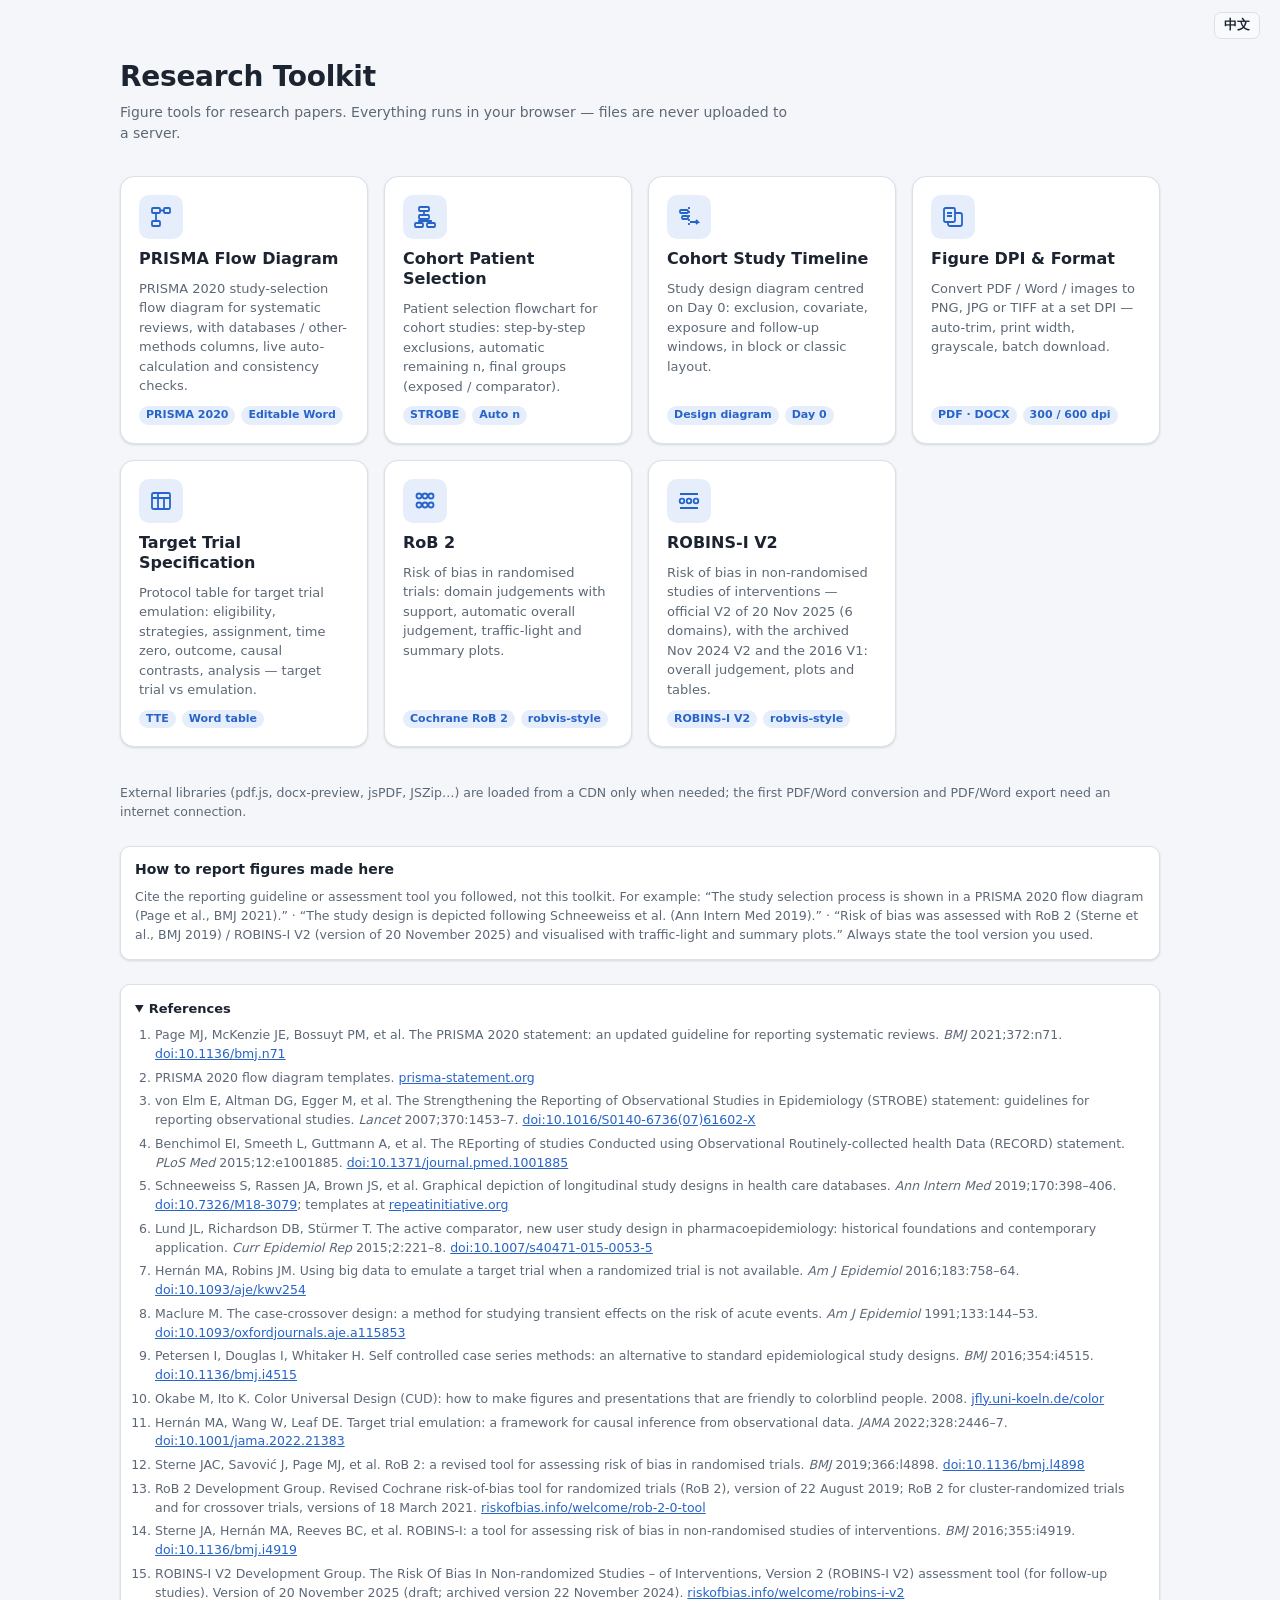
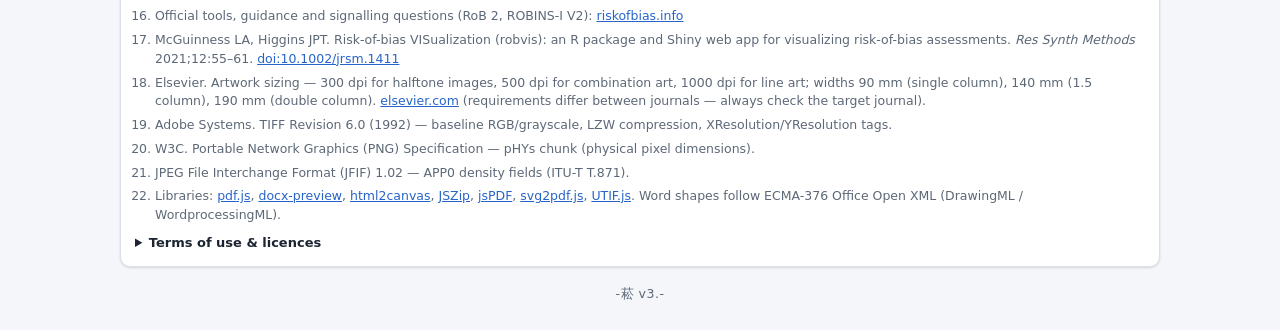
==== index.html @ e9b3aa62 "Research Toolkit: PRISMA, cohort flow, timeline, figure converter, TTE table, RoB 2, ROBINS-I V2 Co-" ====
<!doctype html>
<html lang="zh-Hant">
<head>
<meta charset="utf-8">
<meta name="viewport" content="width=device-width, initial-scale=1">
<title>Research Toolkit</title>
<link rel="stylesheet" href="shared/style.css">
<style>
  .topbar { justify-content: flex-end; background: transparent; border-bottom: 0; position: static; }
  .hero { max-width: 1080px; margin: 0 auto; padding: 8px 20px 8px; }
  .hero h1 { font-size: 28px; font-weight: 700; letter-spacing: -.01em; }
  .hero p { color: var(--muted); margin: 8px 0 0; max-width: 680px; }
  .tools { max-width: 1080px; margin: 0 auto; padding: 24px 20px 24px; display: grid; grid-template-columns: repeat(auto-fill, minmax(240px, 1fr)); gap: 16px; }
  .tile {
    display: flex; flex-direction: column; gap: 10px; text-decoration: none; color: var(--text);
    background: var(--panel); border: 1px solid var(--border); border-radius: 14px; padding: 18px;
    box-shadow: var(--shadow); transition: border-color .15s, transform .15s;
  }
  .tile:hover { border-color: var(--accent); transform: translateY(-2px); }
  .tile .ico { width: 44px; height: 44px; border-radius: 10px; background: var(--accent-weak); color: var(--accent); display: grid; place-items: center; }
  .tile h2 { font-size: 16px; font-weight: 650; }
  .tile p { margin: 0; color: var(--muted); font-size: 13px; }
  .tile .tags { display: flex; gap: 6px; flex-wrap: wrap; margin-top: auto; }
  .below { max-width: 1080px; margin: 0 auto; padding: 0 20px; display: flex; flex-direction: column; gap: 12px; }
  .note { color: var(--muted); font-size: 12.5px; }
</style>
</head>
<body>
<header class="topbar"></header>
<section class="hero">
  <h1>Research Toolkit</h1>
  <p data-en="Figure tools for research papers. Everything runs in your browser — files are never uploaded to a server.">研究論文圖表小工具。所有處理都在你的瀏覽器中完成，檔案不會上傳到任何伺服器。</p>
</section>

<main class="tools">
  <a class="tile" href="prismaflow/index.html">
    <div class="ico"><svg width="24" height="24" viewBox="0 0 24 24" fill="none" stroke="currentColor" stroke-width="1.8"><rect x="3" y="3" width="8" height="5" rx="1"/><rect x="3" y="16" width="8" height="5" rx="1"/><rect x="15" y="3" width="6" height="5" rx="1"/><path d="M7 8v8M11 5.5h4"/></svg></div>
    <h2>PRISMA Flow Diagram</h2>
    <p data-en="PRISMA 2020 study-selection flow diagram for systematic reviews, with databases / other-methods columns, live auto-calculation and consistency checks.">依 PRISMA 2020 範本產生系統性回顧的文獻篩選流程圖，支援資料庫／其他來源雙欄、即時自動推算與數字檢查。</p>
    <div class="tags"><span class="pill">PRISMA 2020</span><span class="pill" data-en="Editable Word">可編輯 Word</span></div>
  </a>
  <a class="tile" href="cohortflow/index.html">
    <div class="ico"><svg width="24" height="24" viewBox="0 0 24 24" fill="none" stroke="currentColor" stroke-width="1.8"><rect x="6" y="2" width="10" height="4" rx="1"/><rect x="6" y="10" width="10" height="4" rx="1"/><rect x="2" y="18" width="8" height="4" rx="1"/><rect x="14" y="18" width="8" height="4" rx="1"/><path d="M11 6v4M11 14v2H6v2M11 16h7v2"/></svg></div>
    <h2>Cohort Patient Selection</h2>
    <p data-en="Patient selection flowchart for cohort studies: step-by-step exclusions, automatic remaining n, final groups (exposed / comparator).">世代研究病人選取流程圖：逐步排除條件、自動計算剩餘人數，最後分組（暴露／對照）。</p>
    <div class="tags"><span class="pill">STROBE</span><span class="pill" data-en="Auto n">自動計算 n</span></div>
  </a>
  <a class="tile" href="timeline/index.html">
    <div class="ico"><svg width="24" height="24" viewBox="0 0 24 24" fill="none" stroke="currentColor" stroke-width="1.8"><path d="M12 2v20" stroke-dasharray="2 2"/><rect x="3" y="5" width="8" height="3" rx="1"/><rect x="5" y="11" width="6" height="3" rx="1"/><path d="M13 17h8l-2-2M21 17l-2 2"/></svg></div>
    <h2>Cohort Study Timeline</h2>
    <p data-en="Study design diagram centred on Day 0: exclusion, covariate, exposure and follow-up windows, in block or classic layout.">研究設計時間軸（study design diagram）：以 Day 0 為中心標示排除、共變項、暴露評估與追蹤期間，區塊式或經典版面。</p>
    <div class="tags"><span class="pill">Design diagram</span><span class="pill">Day 0</span></div>
  </a>
  <a class="tile" href="figureconvert/index.html">
    <div class="ico"><svg width="24" height="24" viewBox="0 0 24 24" fill="none" stroke="currentColor" stroke-width="1.8"><rect x="3" y="3" width="11" height="14" rx="1.5"/><path d="M14 8h5a2 2 0 0 1 2 2v9a2 2 0 0 1-2 2H9a2 2 0 0 1-2-2v-2"/><path d="M6 8h5M6 11h5"/></svg></div>
    <h2>Figure DPI &amp; Format</h2>
    <p data-en="Convert PDF / Word / images to PNG, JPG or TIFF at a set DPI — auto-trim, print width, grayscale, batch download.">PDF / Word / 圖片轉成指定 DPI 的 PNG、JPG、TIFF，可自動裁白邊、指定列印寬度、灰階、批次下載。</p>
    <div class="tags"><span class="pill">PDF · DOCX</span><span class="pill">300 / 600 dpi</span></div>
  </a>
  <a class="tile" href="tte/index.html">
    <div class="ico"><svg width="24" height="24" viewBox="0 0 24 24" fill="none" stroke="currentColor" stroke-width="1.8"><rect x="3" y="4" width="18" height="16" rx="1.5"/><path d="M3 9h18M9 4v16M15 9v11"/></svg></div>
    <h2>Target Trial Specification</h2>
    <p data-en="Protocol table for target trial emulation: eligibility, strategies, assignment, time zero, outcome, causal contrasts, analysis — target trial vs emulation.">目標試驗模擬規格表：eligibility、treatment strategies、assignment、time zero、outcome、causal contrast、analysis，並列 target trial 與模擬方式。</p>
    <div class="tags"><span class="pill">TTE</span><span class="pill" data-en="Word table">Word 表格</span></div>
  </a>
  <a class="tile" href="rob2/index.html">
    <div class="ico"><svg width="24" height="24" viewBox="0 0 24 24" fill="none" stroke="currentColor" stroke-width="1.8"><circle cx="6" cy="7" r="2.5"/><circle cx="12" cy="7" r="2.5"/><circle cx="18" cy="7" r="2.5"/><circle cx="6" cy="16" r="2.5"/><circle cx="12" cy="16" r="2.5"/><circle cx="18" cy="16" r="2.5"/></svg></div>
    <h2>RoB 2</h2>
    <p data-en="Risk of bias in randomised trials: domain judgements with support, automatic overall judgement, traffic-light and summary plots.">隨機對照試驗偏誤風險：各 domain 判斷與理由、自動整體判斷、紅綠燈圖與摘要長條圖。</p>
    <div class="tags"><span class="pill">Cochrane RoB 2</span><span class="pill">robvis-style</span></div>
  </a>
  <a class="tile" href="robinsi/index.html">
    <div class="ico"><svg width="24" height="24" viewBox="0 0 24 24" fill="none" stroke="currentColor" stroke-width="1.8"><circle cx="5" cy="12" r="2.3"/><circle cx="12" cy="12" r="2.3"/><circle cx="19" cy="12" r="2.3"/><path d="M3 5h18M3 19h18"/></svg></div>
    <h2>ROBINS-I V2</h2>
    <p data-en="Risk of bias in non-randomised studies of interventions — official V2 of 20 Nov 2025 (6 domains), with the archived Nov 2024 V2 and the 2016 V1: overall judgement, plots and tables.">非隨機介入研究偏誤風險：官方 V2（2025-11-20，6 個 domain），另可切換 2024 封存版 V2 與 2016 V1；整體判斷、圖表與表格。</p>
    <div class="tags"><span class="pill">ROBINS-I V2</span><span class="pill">robvis-style</span></div>
  </a>
</main>

<div class="below">
  <p class="note" data-en="External libraries (pdf.js, docx-preview, jsPDF, JSZip…) are loaded from a CDN only when needed; the first PDF/Word conversion and PDF/Word export need an internet connection.">外部函式庫（pdf.js、docx-preview、jsPDF、JSZip 等）僅在需要時從 CDN 載入，首次使用 PDF / Word 轉檔與 PDF / Word 匯出需要網路連線。</p>
  <div class="card">
    <h2 data-en="How to report figures made here">在論文中如何註明</h2>
    <p class="hint" style="margin:0" data-en="Cite the reporting guideline or assessment tool you followed, not this toolkit. For example: “The study selection process is shown in a PRISMA 2020 flow diagram (Page et al., BMJ 2021).” · “The study design is depicted following Schneeweiss et al. (Ann Intern Med 2019).” · “Risk of bias was assessed with RoB 2 (Sterne et al., BMJ 2019) / ROBINS-I V2 (version of 20 November 2025) and visualised with traffic-light and summary plots.” Always state the tool version you used.">請引用你所依循的報告指引或評估工具，而不是這個工具組。例如：「文獻篩選流程以 PRISMA 2020 流程圖呈現（Page et al., BMJ 2021）」、「研究設計依 Schneeweiss 等人（Ann Intern Med 2019）的設計圖架構繪製」、「偏誤風險以 RoB 2（Sterne et al., BMJ 2019）／ROBINS-I V2（2025 年 11 月 20 日版）評估，並以紅綠燈圖與摘要圖呈現」。請務必寫明使用的工具版本。</p>
  </div>
  <div class="card" id="refs"></div>
</div>

<script src="shared/common.js"></script>
<script>
document.getElementById('refs').innerHTML = RT.refsHTML([
  RT.REFS.prisma, RT.REFS.prismaFlow, RT.REFS.strobe, RT.REFS.record, RT.REFS.schneeweiss, RT.REFS.acnu, RT.REFS.tte, RT.REFS.cco, RT.REFS.sccs, RT.REFS.okabe,
  RT.REFS.tteJama, RT.REFS.rob2, RT.REFS.rob2V, RT.REFS.robinsi, RT.REFS.robinsiV2, RT.REFS.riskofbias, RT.REFS.robvis,
  RT.REFS.artwork, RT.REFS.tiff, RT.REFS.png, RT.REFS.jfif, RT.REFS.libs,
], [RT.LICENSES.prisma, RT.LICENSES.rob]);
document.querySelector('#refs details').open = true;
</script>
</body>
</html>
---- shared/style.css ----
/* Research Toolkit — shared styles */
:root {
  --bg: #f4f6f9;
  --panel: #ffffff;
  --panel-2: #f8fafc;
  --text: #1b2430;
  --muted: #5d6877;
  --border: #dbe1e8;
  --accent: #2764c9;
  --accent-hover: #1f55ad;
  --accent-weak: #e7eefb;
  --danger: #c23b3b;
  --warn-bg: #fff7e6;
  --warn-text: #8a5a00;
  --ok-bg: #eaf7ef;
  --ok-text: #1f6b3d;
  --shadow: 0 1px 2px rgba(16, 24, 40, .06), 0 1px 3px rgba(16, 24, 40, .08);
  --radius: 10px;
  color-scheme: light;
}
@media (prefers-color-scheme: dark) {
  :root:not([data-theme="light"]) {
    --bg: #12161c;
    --panel: #1b2129;
    --panel-2: #222a33;
    --text: #e4e9ef;
    --muted: #9aa6b4;
    --border: #313b47;
    --accent: #6b9dff;
    --accent-hover: #8ab2ff;
    --accent-weak: #1f2d45;
    --danger: #ff7b7b;
    --warn-bg: #3a2e14;
    --warn-text: #f2c66d;
    --ok-bg: #173323;
    --ok-text: #86d9a5;
    --shadow: 0 1px 2px rgba(0, 0, 0, .4);
    color-scheme: dark;
  }
}
:root[data-theme="dark"] {
  --bg: #12161c; --panel: #1b2129; --panel-2: #222a33; --text: #e4e9ef; --muted: #9aa6b4;
  --border: #313b47; --accent: #6b9dff; --accent-hover: #8ab2ff; --accent-weak: #1f2d45;
  --danger: #ff7b7b; --warn-bg: #3a2e14; --warn-text: #f2c66d; --ok-bg: #173323; --ok-text: #86d9a5;
  --shadow: 0 1px 2px rgba(0, 0, 0, .4); color-scheme: dark;
}

* { box-sizing: border-box; }
[hidden] { display: none !important; }
html, body { margin: 0; }
body {
  background: var(--bg);
  color: var(--text);
  font: 14px/1.5 system-ui, -apple-system, "Segoe UI", "Microsoft JhengHei", "PingFang TC", "Noto Sans TC", sans-serif;
}
a { color: var(--accent); }
h1, h2, h3 { line-height: 1.25; margin: 0; }

/* Top bar */
.topbar {
  display: flex; align-items: center; gap: 14px; flex-wrap: wrap;
  padding: 12px 20px; background: var(--panel); border-bottom: 1px solid var(--border);
  position: sticky; top: 0; z-index: 20;
}
.topbar h1 { font-size: 17px; font-weight: 650; }
.topbar .sub { color: var(--muted); font-size: 13px; }
.topbar .back { text-decoration: none; font-size: 13px; padding: 5px 10px; border: 1px solid var(--border); border-radius: 999px; color: var(--muted); }
.topbar .back:hover { color: var(--accent); border-color: var(--accent); }
.topbar .spacer { flex: 1; }

/* Tool layout */
.tool {
  display: grid; grid-template-columns: minmax(340px, 460px) minmax(0, 1fr);
  gap: 16px; padding: 16px; max-width: 1800px; margin: 0 auto;
}
@media (max-width: 960px) { .tool { grid-template-columns: minmax(0, 1fr); padding: 12px 16px; } }
.preview-col { position: sticky; top: 70px; align-self: start; display: flex; flex-direction: column; gap: 12px; min-width: 0; }
@media (max-width: 960px) { .preview-col { position: static; } }

.card {
  background: var(--panel); border: 1px solid var(--border); border-radius: var(--radius);
  box-shadow: var(--shadow); padding: 14px;
}
.card > h2, .card > h3 { font-size: 14px; font-weight: 650; margin-bottom: 10px; display: flex; align-items: center; gap: 8px; }
.card + .card { margin-top: 12px; }
.hint { color: var(--muted); font-size: 12.5px; margin: 4px 0 8px; }

/* Paper preview (always white — this is the figure) */
.paper {
  background: #fff; border: 1px solid var(--border); border-radius: var(--radius);
  padding: 16px; overflow: auto; max-height: calc(100vh - 250px); min-height: 200px;
  display: flex; justify-content: center; align-items: flex-start;
}
.paper svg { max-width: 100%; height: auto; display: block; }
.paper.zoom-actual svg { max-width: none; }

/* Form controls */
label { display: block; }
.field { margin-bottom: 8px; }
.field > span, .lbl { display: block; font-size: 12.5px; color: var(--muted); margin-bottom: 3px; }
input[type="text"], input[type="number"], input:not([type]), select, textarea {
  width: 100%; font: inherit; color: var(--text); background: var(--panel-2);
  border: 1px solid var(--border); border-radius: 7px; padding: 6px 8px; min-width: 0;
}
textarea { resize: vertical; min-height: 34px; line-height: 1.4; }
input:focus, select:focus, textarea:focus { outline: 2px solid var(--accent); outline-offset: -1px; border-color: transparent; }
input[type="number"], input.n { text-align: right; font-variant-numeric: tabular-nums; }
code { font-size: .92em; background: var(--accent-weak); padding: 0 4px; border-radius: 4px; }
input[type="color"] { width: 36px; height: 30px; padding: 0 2px; border: 1px solid var(--border); border-radius: 6px; background: var(--panel-2); cursor: pointer; }
input::placeholder, textarea::placeholder { color: var(--muted); opacity: .75; }

.grid2 { display: grid; grid-template-columns: 1fr 1fr; gap: 8px; }
.grid3 { display: grid; grid-template-columns: 1fr 1fr 1fr; gap: 8px; }
.nrow { display: grid; grid-template-columns: minmax(0, 1fr) 110px; gap: 8px; align-items: center; margin-bottom: 6px; }
.nrow > span { font-size: 13px; }
.check { display: flex; align-items: center; gap: 7px; font-size: 13px; margin: 6px 0; cursor: pointer; }
.check input { margin: 0; }

/* Dynamic list rows */
.list-row { display: grid; grid-template-columns: minmax(0, 1fr) 96px 30px; gap: 6px; align-items: start; margin-bottom: 6px; }
.list-row.wide { grid-template-columns: minmax(0, 1fr) 30px; }

/* Buttons */
button, .btn {
  font: inherit; font-size: 13px; cursor: pointer; border-radius: 7px; padding: 6px 12px;
  border: 1px solid var(--border); background: var(--panel-2); color: var(--text);
  display: inline-flex; align-items: center; gap: 6px; text-decoration: none; white-space: nowrap;
}
button:hover, .btn:hover { border-color: var(--accent); color: var(--accent); }
button.primary { background: var(--accent); border-color: var(--accent); color: #fff; font-weight: 600; }
button.primary:hover { background: var(--accent-hover); color: #fff; }
button.icon { padding: 4px 0; width: 30px; justify-content: center; color: var(--muted); }
button.icon:hover { color: var(--danger); border-color: var(--danger); }
button.small { padding: 3px 9px; font-size: 12.5px; }
button:disabled { opacity: .5; cursor: not-allowed; }
.btns { display: flex; gap: 8px; flex-wrap: wrap; align-items: center; }

/* Sub-blocks (steps, groups) */
.block { border: 1px solid var(--border); border-radius: 9px; padding: 10px; margin-bottom: 10px; background: var(--panel-2); }
.block-head { display: flex; align-items: center; gap: 8px; margin-bottom: 8px; }
.block-head b { font-size: 13px; }
.block-head .spacer { flex: 1; }
.block .block { background: var(--panel); }

/* Export bar */
.export { display: grid; grid-template-columns: minmax(120px, 1.4fr) 1fr 1fr 1fr; gap: 8px; align-items: end; }
@media (max-width: 640px) { .export { grid-template-columns: 1fr 1fr; } }
.export .btns { grid-column: 1 / -1; }
.export-info { font-size: 12.5px; color: var(--muted); grid-column: 1 / -1; }

/* Messages */
.msgs { display: flex; flex-direction: column; gap: 6px; }
.msg { font-size: 12.5px; padding: 7px 10px; border-radius: 7px; background: var(--warn-bg); color: var(--warn-text); }
.msg.ok { background: var(--ok-bg); color: var(--ok-text); }

.pill { font-size: 11px; font-weight: 600; padding: 1px 7px; border-radius: 999px; background: var(--accent-weak); color: var(--accent); }
details > summary { cursor: pointer; font-weight: 600; font-size: 13px; }
details[open] > summary { margin-bottom: 8px; }
.toast {
  position: fixed; bottom: 18px; left: 50%; transform: translateX(-50%);
  background: #1b2430; color: #fff; padding: 8px 14px; border-radius: 8px; font-size: 13px;
  opacity: 0; transition: opacity .2s; pointer-events: none; z-index: 100;
}
.toast.show { opacity: 1; }

/* Invalid / auto-computed fields */
input.bad { border-color: var(--danger); outline: 1.5px solid var(--danger); outline-offset: -1px; }
input.auto::placeholder { color: var(--accent); opacity: 1; font-style: italic; }
.step-no { display: inline-grid; place-items: center; width: 20px; height: 20px; border-radius: 50%; background: var(--accent); color: #fff; font-size: 11.5px; font-weight: 700; flex: none; }
.sub-h { font-size: 12.5px; font-weight: 600; color: var(--muted); margin: 12px 0 6px; }

/* Modal */
.modal-back { position: fixed; inset: 0; background: rgba(10, 14, 20, .45); display: grid; place-items: center; z-index: 200; padding: 16px; }
.modal { width: min(560px, 100%); }
.modal h3 { font-size: 15px; margin-bottom: 4px; }

/* References + footer */
.refs { font-size: 12.5px; color: var(--muted); }
.refs summary { color: var(--text); }
.refs ol { margin: 6px 0 0; padding-left: 20px; display: flex; flex-direction: column; gap: 5px; }
.site-foot { text-align: center; color: var(--muted); font-size: 12.5px; padding: 18px 16px 26px; letter-spacing: .04em; }
.lang-toggle { margin-left: 4px; font-weight: 600; }
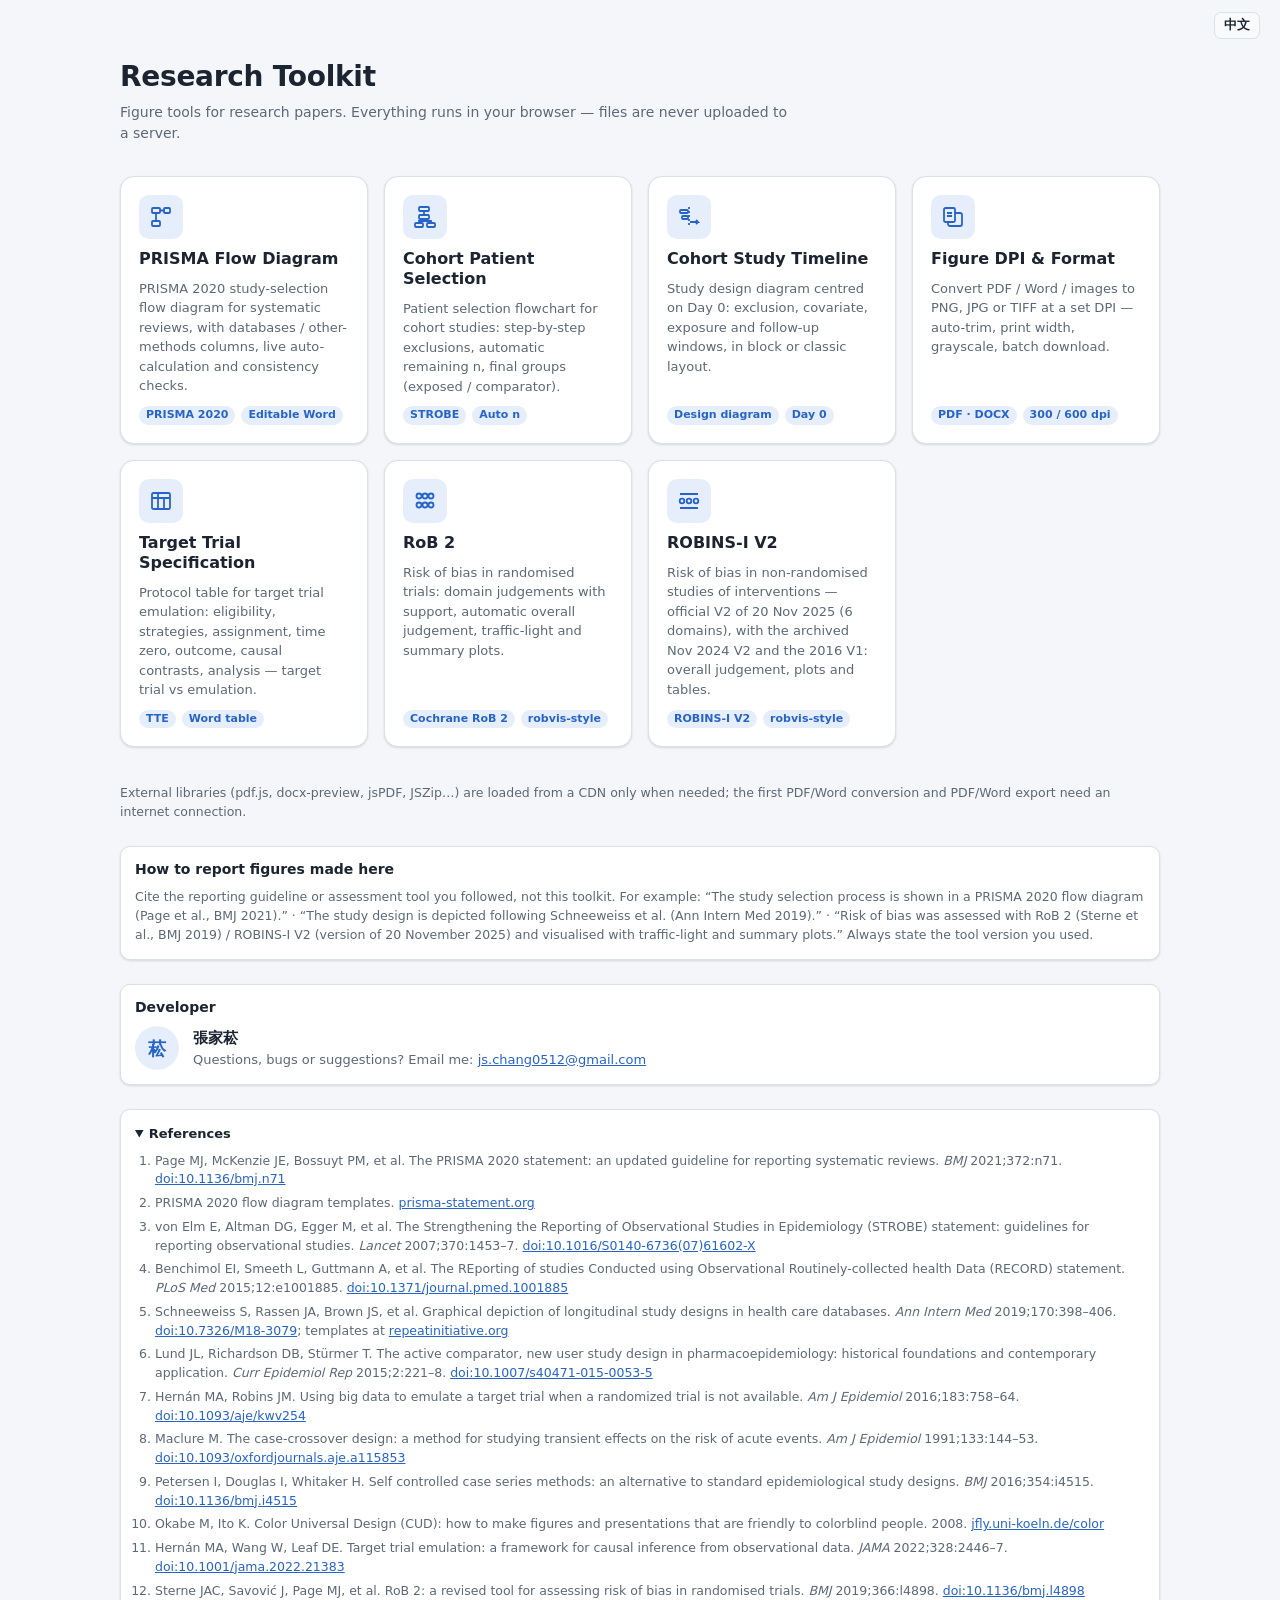
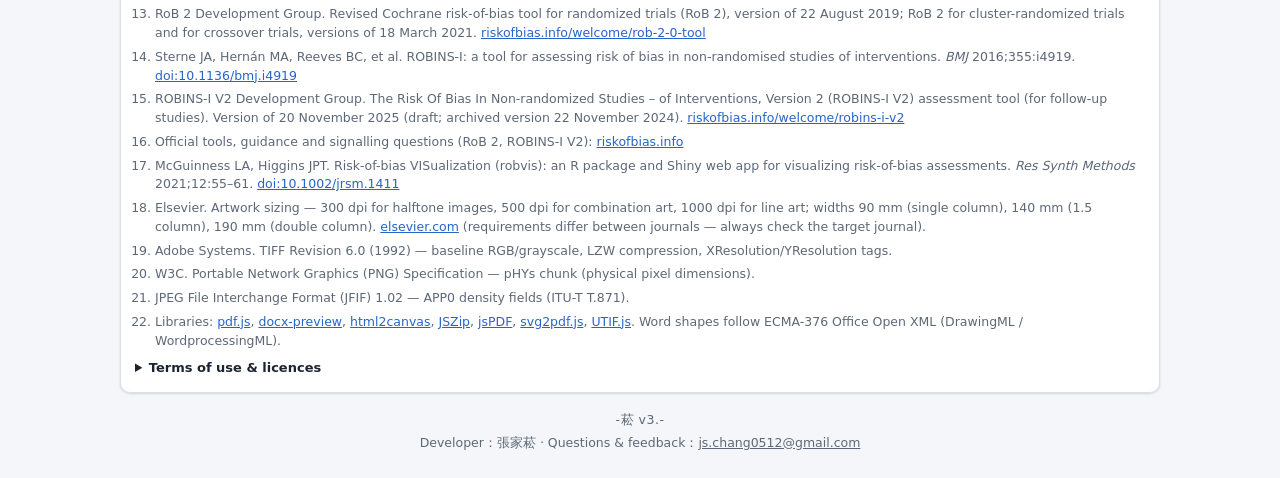
==== commit 5766ff0e: "Add developer information (home page card, footer on every page, README) Co-Authored-By: Claude Opus" ====
--- a/index.html
+++ b/index.html
@@ -83,6 +83,16 @@
     <h2 data-en="How to report figures made here">在論文中如何註明</h2>
     <p class="hint" style="margin:0" data-en="Cite the reporting guideline or assessment tool you followed, not this toolkit. For example: “The study selection process is shown in a PRISMA 2020 flow diagram (Page et al., BMJ 2021).” · “The study design is depicted following Schneeweiss et al. (Ann Intern Med 2019).” · “Risk of bias was assessed with RoB 2 (Sterne et al., BMJ 2019) / ROBINS-I V2 (version of 20 November 2025) and visualised with traffic-light and summary plots.” Always state the tool version you used.">請引用你所依循的報告指引或評估工具，而不是這個工具組。例如：「文獻篩選流程以 PRISMA 2020 流程圖呈現（Page et al., BMJ 2021）」、「研究設計依 Schneeweiss 等人（Ann Intern Med 2019）的設計圖架構繪製」、「偏誤風險以 RoB 2（Sterne et al., BMJ 2019）／ROBINS-I V2（2025 年 11 月 20 日版）評估，並以紅綠燈圖與摘要圖呈現」。請務必寫明使用的工具版本。</p>
   </div>
+  <div class="card">
+    <h2 data-en="Developer">開發者資訊</h2>
+    <div class="dev-card">
+      <div class="avatar" aria-hidden="true">菘</div>
+      <div>
+        <div class="who">張家菘</div>
+        <div class="how"><span data-en="Questions, bugs or suggestions? Email me:">使用上有任何問題、錯誤回報或建議，歡迎來信：</span> <a href="mailto:js.chang0512@gmail.com">js.chang0512@gmail.com</a></div>
+      </div>
+    </div>
+  </div>
   <div class="card" id="refs"></div>
 </div>
 
--- a/shared/style.css
+++ b/shared/style.css
@@ -180,3 +180,10 @@
 .refs ol { margin: 6px 0 0; padding-left: 20px; display: flex; flex-direction: column; gap: 5px; }
 .site-foot { text-align: center; color: var(--muted); font-size: 12.5px; padding: 18px 16px 26px; letter-spacing: .04em; }
 .lang-toggle { margin-left: 4px; font-weight: 600; }
+.site-foot .dev-line { margin-top: 4px; letter-spacing: 0; }
+.site-foot a { color: var(--muted); }
+.site-foot a:hover { color: var(--accent); }
+.dev-card { display: flex; gap: 14px; align-items: center; flex-wrap: wrap; }
+.dev-card .avatar { width: 44px; height: 44px; border-radius: 50%; background: var(--accent-weak); color: var(--accent); display: grid; place-items: center; font-weight: 700; font-size: 18px; flex: none; }
+.dev-card .who { font-weight: 650; font-size: 15px; }
+.dev-card .how { color: var(--muted); font-size: 13px; }
